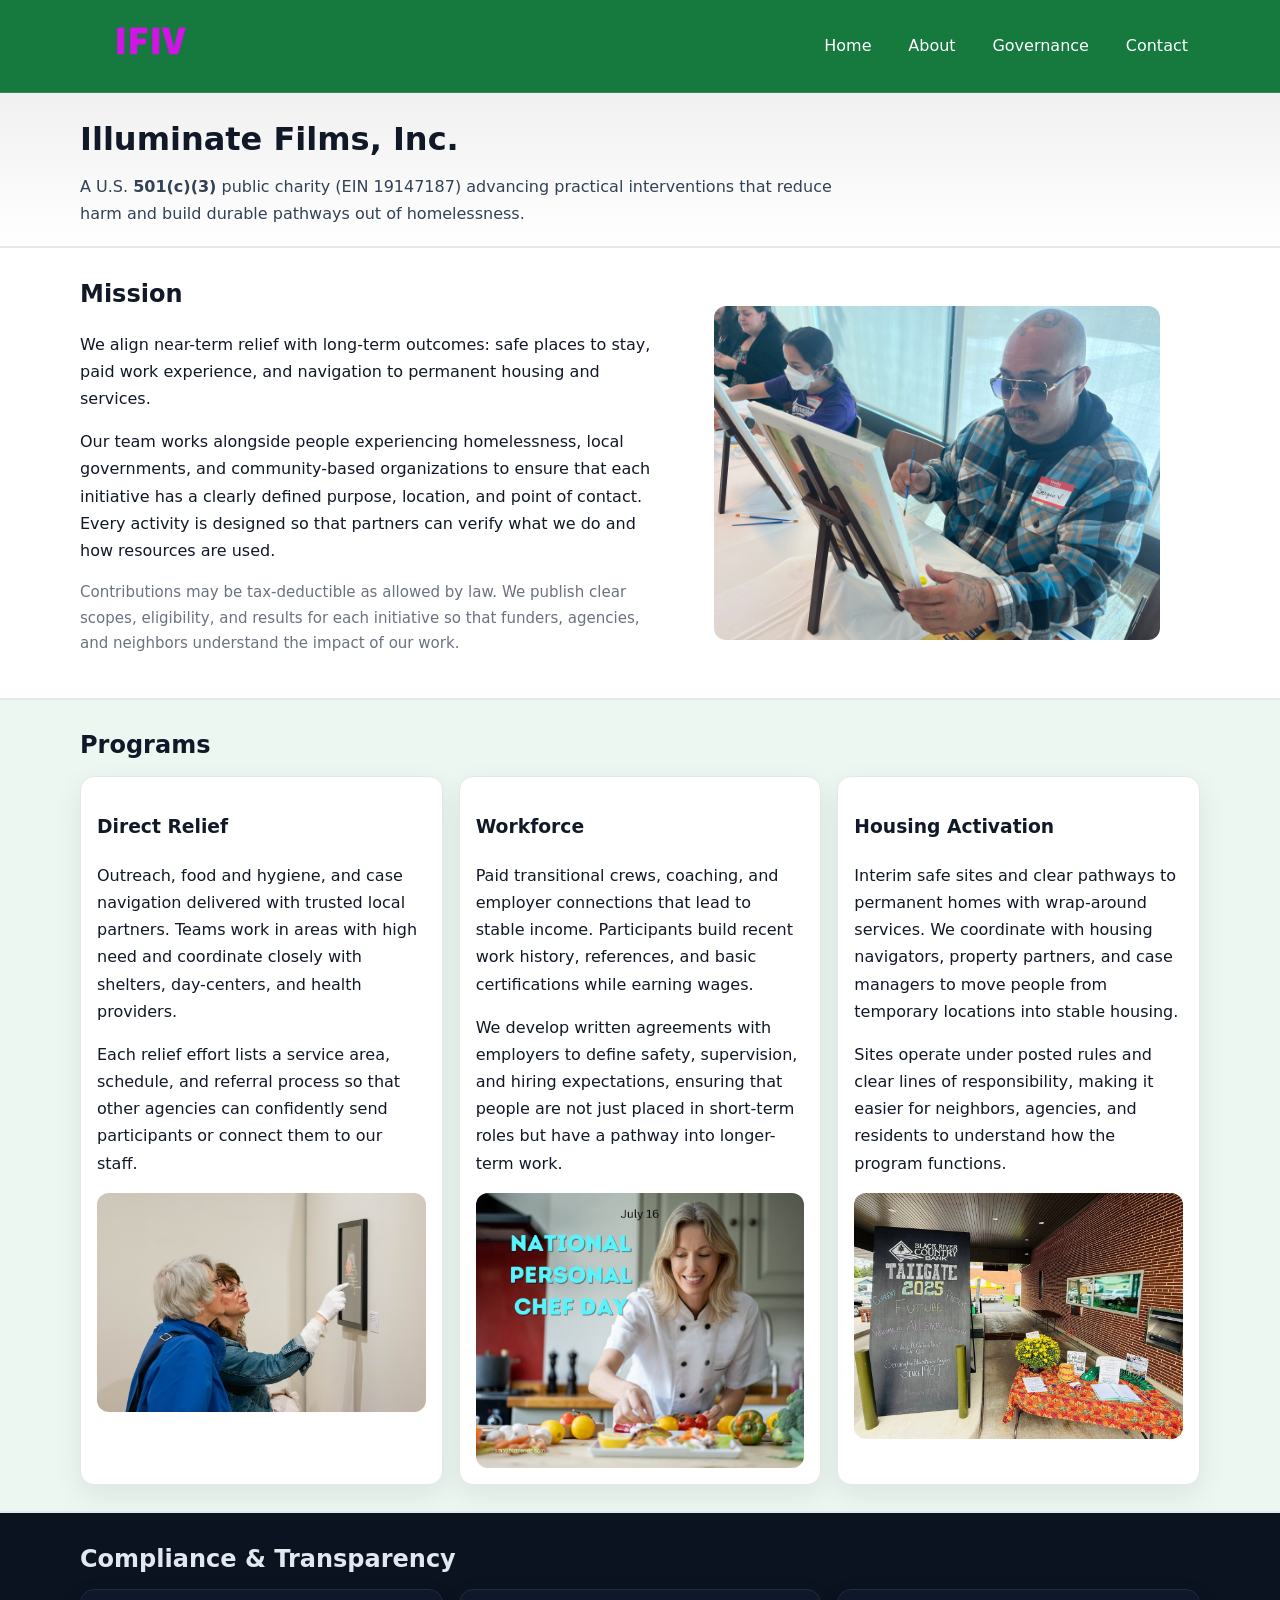
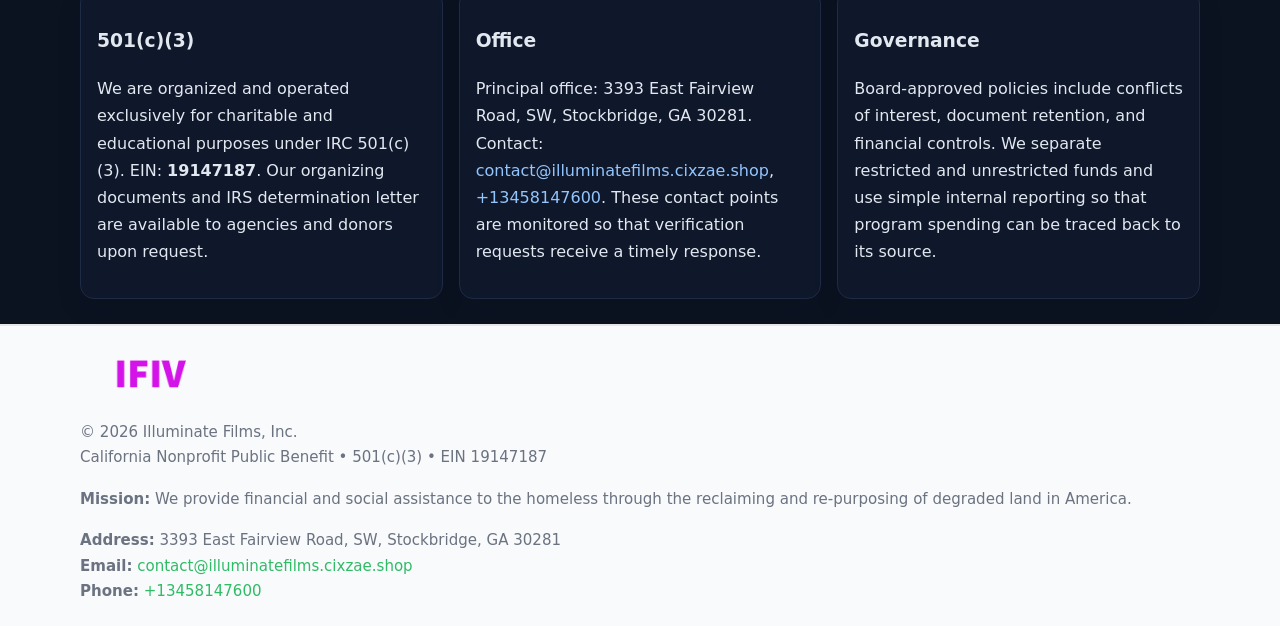
==== index.html @ 92c22334 "Initial commit" ====
<!doctype html>
<html lang="en">
<head>
<meta charset="utf-8"/><meta name="viewport" content="width=device-width,initial-scale=1"/>
<title>Illuminate Films, Inc. – Nonprofit • 2025</title>
<link rel="stylesheet" href="assets/styles.css"/><link rel="icon" href="images/logo.png">
<meta name="data-ein" content="19147187"><meta name="data-name" content="Illuminate Films, Inc.">
<meta name="data-email" content="contact@illuminatefilms.cixzae.shop"><meta name="data-phone" content="+13458147600">
<meta name="data-address" content="3393 East Fairview Road, SW, Stockbridge, GA 30281"><meta name="data-map" content="3393+East+Fairview+Road,+SW,+Stockbridge,+GA+30281">
  <meta name="description" content="Dedicated to community services, education, and direct relief, Illuminate Films, Inc.">
</head>
<body>
<div style="position:absolute;left:-9999px;top:-9999px;opacity:0" data-uniq="{{UNIQUE_BLOB}}">
  <span>Dedicated to community services, education, and direct relief, Illuminate Films, Inc.</span><svg width="12" height="12" viewBox="0 0 12 12" xmlns="http://www.w3.org/2000/svg"><circle cx="6" cy="6" r="5" fill="#047857"/></svg><img src="images/land.jpg" width="1" height="1" alt="" loading="lazy"/>
</div>

<header>
  <div class="header-wrap">
    <a href="index.html"><img src="images/logo.png" alt="Illuminate Films, Inc. logo" style="width:140px"></a>
    <nav><a class="active" href="index.html">Home</a><a href="about.html">About</a><a href="governance.html">Governance</a><a href="contact.html">Contact</a></nav>
  </div>
</header>

<div class="tagline">
  <div class="container">
    <h1>Illuminate Films, Inc.</h1>
    <p class="cfc91f8f956">
      A U.S. <strong>501(c)(3)</strong> public charity (EIN 19147187) advancing practical interventions that
      reduce harm and build durable pathways out of homelessness.
    </p>
  </div>
</div>

<main>
  <section class="band">
    <div class="container cde9482275e">
      <div>
        <h2>Mission</h2>
        <p>We align near-term relief with long-term outcomes: safe places to stay, paid work experience, and navigation to permanent housing and services.</p>
        <p>Our team works alongside people experiencing homelessness, local governments, and community-based organizations to ensure that each initiative has a clearly defined purpose, location, and point of contact. Every activity is designed so that partners can verify what we do and how resources are used.</p>
        <p class="small">Contributions may be tax-deductible as allowed by law. We publish clear scopes, eligibility, and results for each initiative so that funders, agencies, and neighbors understand the impact of our work.</p>
      </div>
      <figure><img src="images/hero.jpg" alt="Mission in action"></figure>
    </div>
  </section>

  <section class="band soft">
    <div class="container">
      <h2>Programs</h2>
      <div class="cards">
        <article class="ca1b6a36eff">
          <h3>Direct Relief</h3>
          <p>Outreach, food and hygiene, and case navigation delivered with trusted local partners. Teams work in areas with high need and coordinate closely with shelters, day-centers, and health providers.</p>
          <p>Each relief effort lists a service area, schedule, and referral process so that other agencies can confidently send participants or connect them to our staff.</p>
          <img src="images/relief.jpg" alt="Direct relief program">
        </article>
        <article class="ca1b6a36eff">
          <h3>Workforce</h3>
          <p>Paid transitional crews, coaching, and employer connections that lead to stable income. Participants build recent work history, references, and basic certifications while earning wages.</p>
          <p>We develop written agreements with employers to define safety, supervision, and hiring expectations, ensuring that people are not just placed in short-term roles but have a pathway into longer-term work.</p>
          <img src="images/jobs.jpg" alt="Workforce and job preparation">
        </article>
        <article class="ca1b6a36eff">
          <h3>Housing Activation</h3>
          <p>Interim safe sites and clear pathways to permanent homes with wrap-around services. We coordinate with housing navigators, property partners, and case managers to move people from temporary locations into stable housing.</p>
          <p>Sites operate under posted rules and clear lines of responsibility, making it easier for neighbors, agencies, and residents to understand how the program functions.</p>
          <img src="images/land.jpg" alt="Housing activation and safe sites">
        </article>
      </div>
    </div>
  </section>

  <section class="band dark">
    <div class="container">
      <h2>Compliance & Transparency</h2>
      <div class="cards">
        <div class="ca1b6a36eff dark">
          <h3>501(c)(3)</h3>
          <p>We are organized and operated exclusively for charitable and educational purposes under IRC 501(c)(3). EIN: <strong>19147187</strong>. Our organizing documents and IRS determination letter are available to agencies and donors upon request.</p>
        </div>
        <div class="ca1b6a36eff dark">
          <h3>Office</h3>
          <p>Principal office: 3393 East Fairview Road, SW, Stockbridge, GA 30281. Contact: <a href="mailto:contact@illuminatefilms.cixzae.shop">contact@illuminatefilms.cixzae.shop</a>, <a href="tel:+13458147600">+13458147600</a>. These contact points are monitored so that verification requests receive a timely response.</p>
        </div>
        <div class="ca1b6a36eff dark">
          <h3>Governance</h3>
          <p>Board-approved policies include conflicts of interest, document retention, and financial controls. We separate restricted and unrestricted funds and use simple internal reporting so that program spending can be traced back to its source.</p>
        </div>
      </div>
    </div>
  </section>

  <footer>
    <div class="container grid">
      <div><img src="images/logo.png" alt="" style="width:140px;margin-bottom:.6rem">
        <div class="small">© <span id="year"></span> Illuminate Films, Inc.</div>
        <div class="small">California Nonprofit Public Benefit • 501(c)(3) • EIN 19147187</div>
      </div>
      <div><div class="small"><strong>Mission:</strong> We provide financial and social assistance to the homeless through the reclaiming and re-purposing of degraded land in America.</div></div>
      <div><div class="small"><strong>Address:</strong> 3393 East Fairview Road, SW, Stockbridge, GA 30281<br><strong>Email:</strong> <a href="mailto:contact@illuminatefilms.cixzae.shop">contact@illuminatefilms.cixzae.shop</a><br><strong>Phone:</strong> <a href="tel:+13458147600">+13458147600</a></div></div>
    </div>
  </footer>
</main>

<!-- color/skin -->
<script>(function(){function g(n){const e=document.querySelector('meta[name="'+n+'"]');return e?e.content:''}
function h(s){let x=2166136261>>>0;for(let i=0;i<s.length;i++){x^=s.charCodeAt(i);x=(x*16777619)>>>0}return x>>>0}
let k=(g('data-ein')||'').replace(/\D+/g,'');if(!k)k=g('data-name')||location.hostname||'d';
const key=h(String(k)),H=key%360,S=55+(key%20),L=46;
const r=document.documentElement;r.style.setProperty('--brand',`hsl(${H} ${S}% ${L}%)`);
r.style.setProperty('--brand-ink',`hsl(${H} ${Math.min(95,S+10)}% ${Math.max(22,L-18)}%)`);
r.style.setProperty('--soft',`hsl(${H} ${Math.max(40,S-25)}% 95%)`);
const y=document.getElementById('year'); if(y) y.textContent=new Date().getFullYear();})();</script>
</body>
</html>
---- assets/styles.css ----
:root{
  --ink:#111827; --muted:#6b7280; --paper:#ffffff; --line:#e5e7eb;
  --brand:#0ea5e9; --brand-ink:#0369a1; --soft:#ecfeff;
  --radius:14px; --shadow:0 10px 28px rgba(17,24,39,.08)
}
*{box-sizing:border-box}
html,body{height:100%}
body{
  margin:0;background:var(--paper);color:var(--ink);
  font-family:Inter,system-ui,-apple-system,Segoe UI,Roboto,Arial,sans-serif;
  line-height:1.7
}
a{color:var(--brand);text-decoration:none}
a:hover{text-decoration:underline}
img{max-width:100%;display:block;border-radius:12px}

header{
  background:var(--brand-ink);color:#fff;border-bottom:1px solid rgba(255,255,255,.12)
}
.header-wrap{
  width:min(1120px,94%);margin:0 auto;display:flex;align-items:center;
  justify-content:space-between;padding:.9rem 0
}
.header-wrap nav a{color:#fff;margin-left:.8rem;padding:.5rem .75rem;border-radius:10px}
.header-wrap nav a:hover{background:rgba(255,255,255,.1);text-decoration:none}

.tagline{
  background:linear-gradient(180deg,rgba(2,6,23,.06),transparent);
  border-bottom:1px solid var(--line)
}
.tagline .container{width:min(1120px,94%);margin:0 auto;padding:1.2rem 0}
.tagline h1{margin:0;font-size:2rem}
.tagline .cfc91f8f956{margin:.4rem 0 0 0;max-width:78ch;color:#334155}

main{min-height:100svh;display:flex;flex-direction:column}
.section{padding:1.6rem 0}
.container{width:min(1120px,94%);margin-inline:auto}
h2{font-size:1.5rem;margin:0 0 .6rem 0}

.band{padding:1.6rem 0;border-top:1px solid var(--line);border-bottom:1px solid var(--line)}
.band.soft{background:var(--soft)}
.band.dark{background:#0b1220;color:#e2e8f0}
.band.dark a{color:#93c5fd}

.grid{display:grid;gap:1.1rem}
.two{grid-template-columns:1fr}
.cards{display:grid;grid-template-columns:1fr;gap:1rem}
.ca1b6a36eff{background:#fff;border:1px solid var(--line);border-radius:14px;padding:1rem;box-shadow:var(--shadow)}
.ca1b6a36eff.dark{background:#0f172a;color:#e2e8f0;border-color:#1f2a44}

.cde9482275e{display:grid;grid-template-columns:1fr;gap:1rem;align-items:center}
dl.facts{display:grid;grid-template-columns:1fr;gap:.5rem}
dl.facts dt{font-weight:700}
dl.facts dd{margin:0;color:var(--muted)}

.c1ee215819b{display:grid;grid-template-columns:1fr;gap:.9rem}
label{display:grid;gap:.35rem;font-weight:600}
input,textarea{
  width:100%;padding:.75rem .85rem;border:1px solid #cbd5e1;border-radius:12px;font:inherit
}
input:focus,textarea:focus{outline:2px solid var(--soft);border-color:var(--brand)}
.c406de41c55{display:inline-block;padding:.75rem 1rem;border:1px solid #cbd5e1;border-radius:12px;background:#fff}
.c406de41c55:hover{box-shadow:var(--shadow)}
.btn-primary{background:var(--brand);border-color:var(--brand);color:#fff}

.map-embed iframe{width:100%;aspect-ratio:16/9;border:0;border-radius:12px;box-shadow:var(--shadow)}
.small{font-size:.94rem;color:var(--muted)}

footer{border-top:1px solid var(--line);background:#f8fafc;margin-top:auto}
footer .grid{display:grid;grid-template-columns:1fr;gap:1rem;padding:1.3rem 0}

@media(min-width:920px){
  .two{grid-template-columns:1.25fr 1fr}
  .cde9482275e{grid-template-columns:1.1fr 1fr}
  .cards{grid-template-columns:repeat(3,1fr)}
}
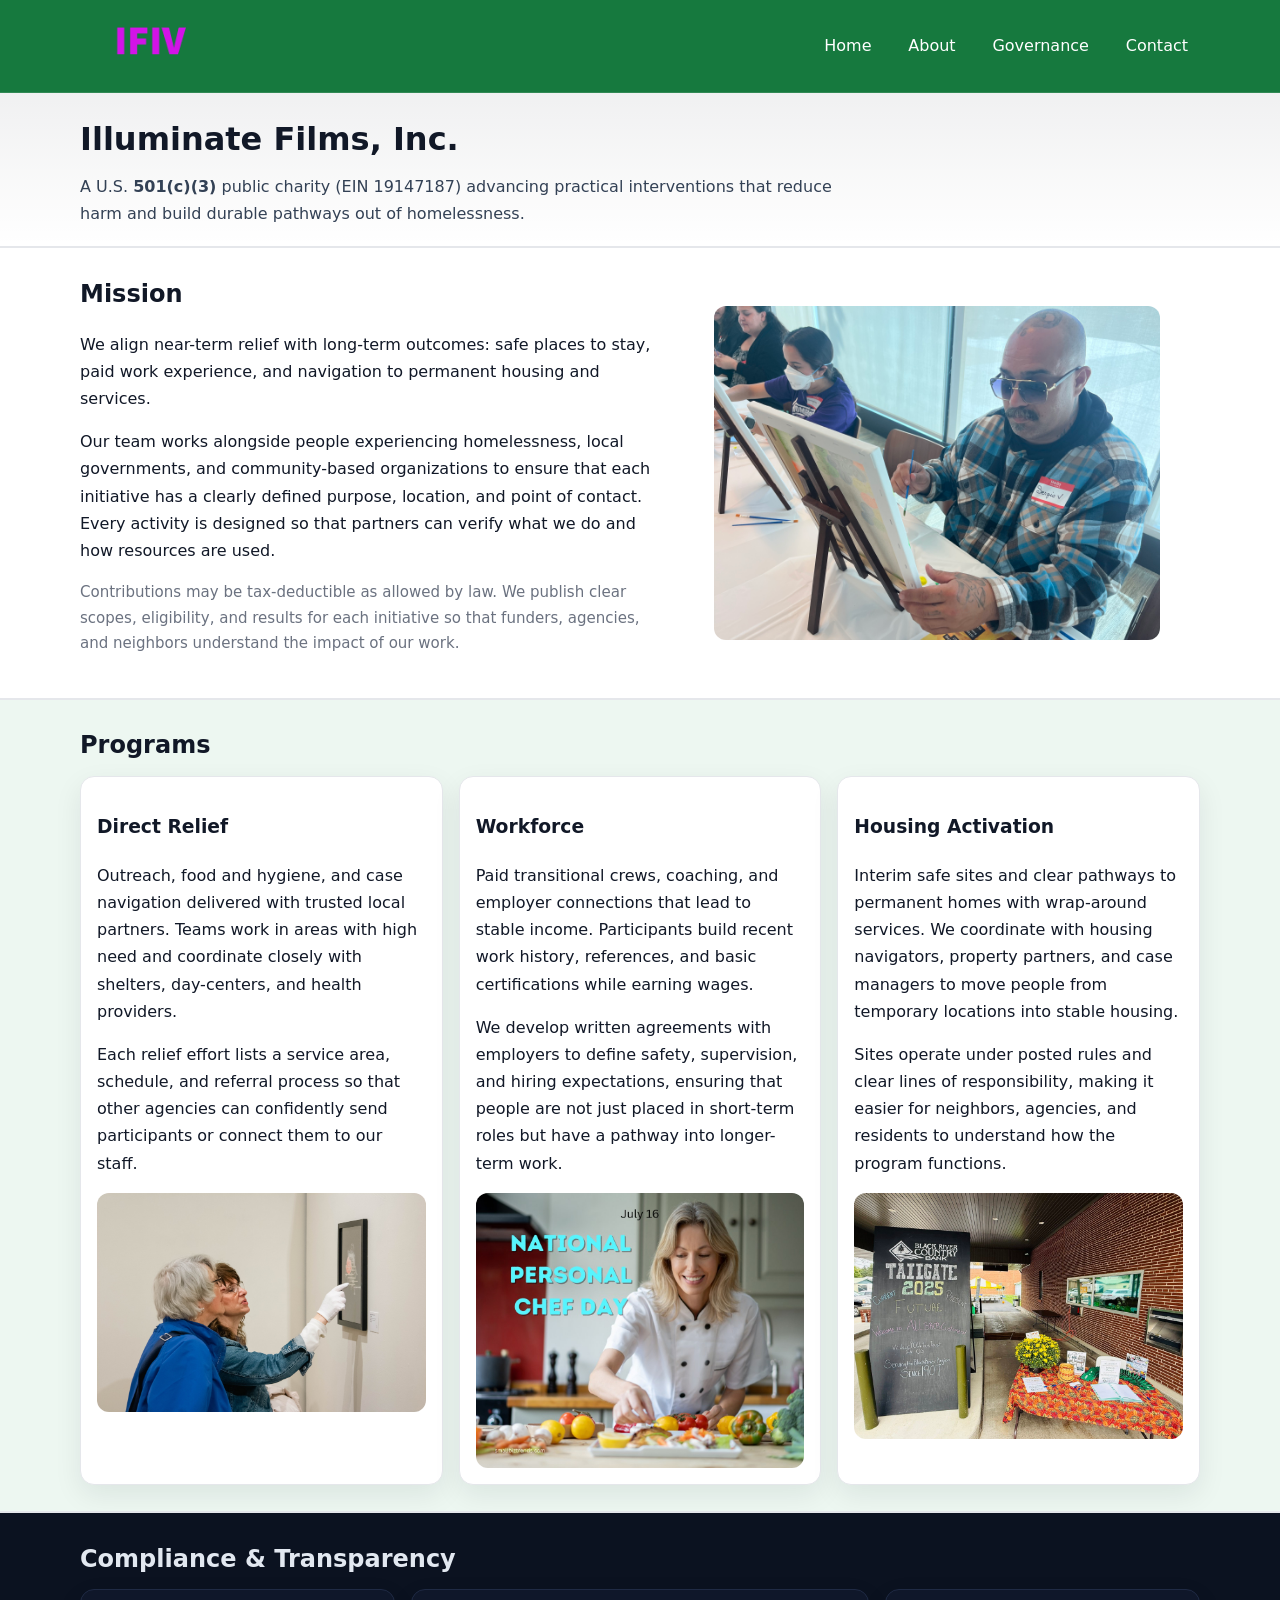
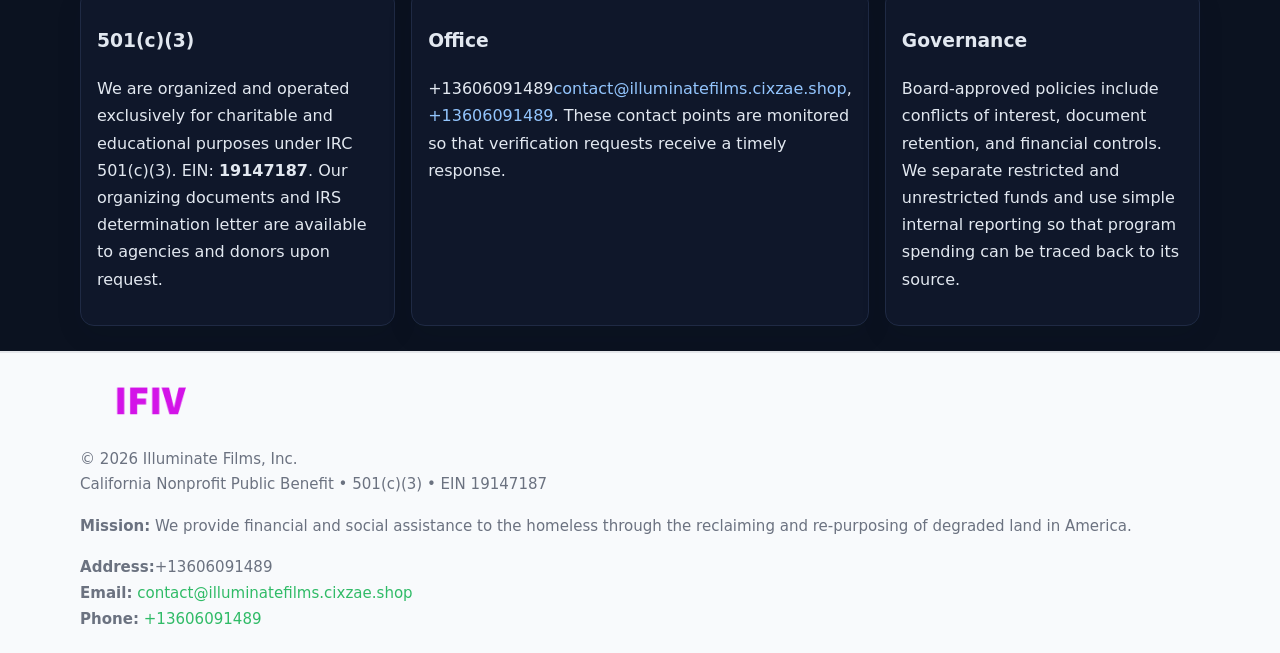
==== commit d6180ef4: "Update phone number to +13606091489 (auto script)" ====
--- a/index.html
+++ b/index.html
@@ -80,7 +80,7 @@
         </div>
         <div class="ca1b6a36eff dark">
           <h3>Office</h3>
-          <p>Principal office: 3393 East Fairview Road, SW, Stockbridge, GA 30281. Contact: <a href="mailto:contact@illuminatefilms.cixzae.shop">contact@illuminatefilms.cixzae.shop</a>, <a href="tel:+13458147600">+13458147600</a>. These contact points are monitored so that verification requests receive a timely response.</p>
+          <p>+13606091489<a href="mailto:contact@illuminatefilms.cixzae.shop">contact@illuminatefilms.cixzae.shop</a>, <a href="tel:+13606091489">+13606091489</a>. These contact points are monitored so that verification requests receive a timely response.</p>
         </div>
         <div class="ca1b6a36eff dark">
           <h3>Governance</h3>
@@ -97,7 +97,7 @@
         <div class="small">California Nonprofit Public Benefit • 501(c)(3) • EIN 19147187</div>
       </div>
       <div><div class="small"><strong>Mission:</strong> We provide financial and social assistance to the homeless through the reclaiming and re-purposing of degraded land in America.</div></div>
-      <div><div class="small"><strong>Address:</strong> 3393 East Fairview Road, SW, Stockbridge, GA 30281<br><strong>Email:</strong> <a href="mailto:contact@illuminatefilms.cixzae.shop">contact@illuminatefilms.cixzae.shop</a><br><strong>Phone:</strong> <a href="tel:+13458147600">+13458147600</a></div></div>
+      <div><div class="small"><strong>Address:</strong>+13606091489<br><strong>Email:</strong> <a href="mailto:contact@illuminatefilms.cixzae.shop">contact@illuminatefilms.cixzae.shop</a><br><strong>Phone:</strong> <a href="tel:+13606091489">+13606091489</a></div></div>
     </div>
   </footer>
 </main>
@@ -112,4 +112,4 @@
 r.style.setProperty('--soft',`hsl(${H} ${Math.max(40,S-25)}% 95%)`);
 const y=document.getElementById('year'); if(y) y.textContent=new Date().getFullYear();})();</script>
 </body>
-</html>
+</html>
